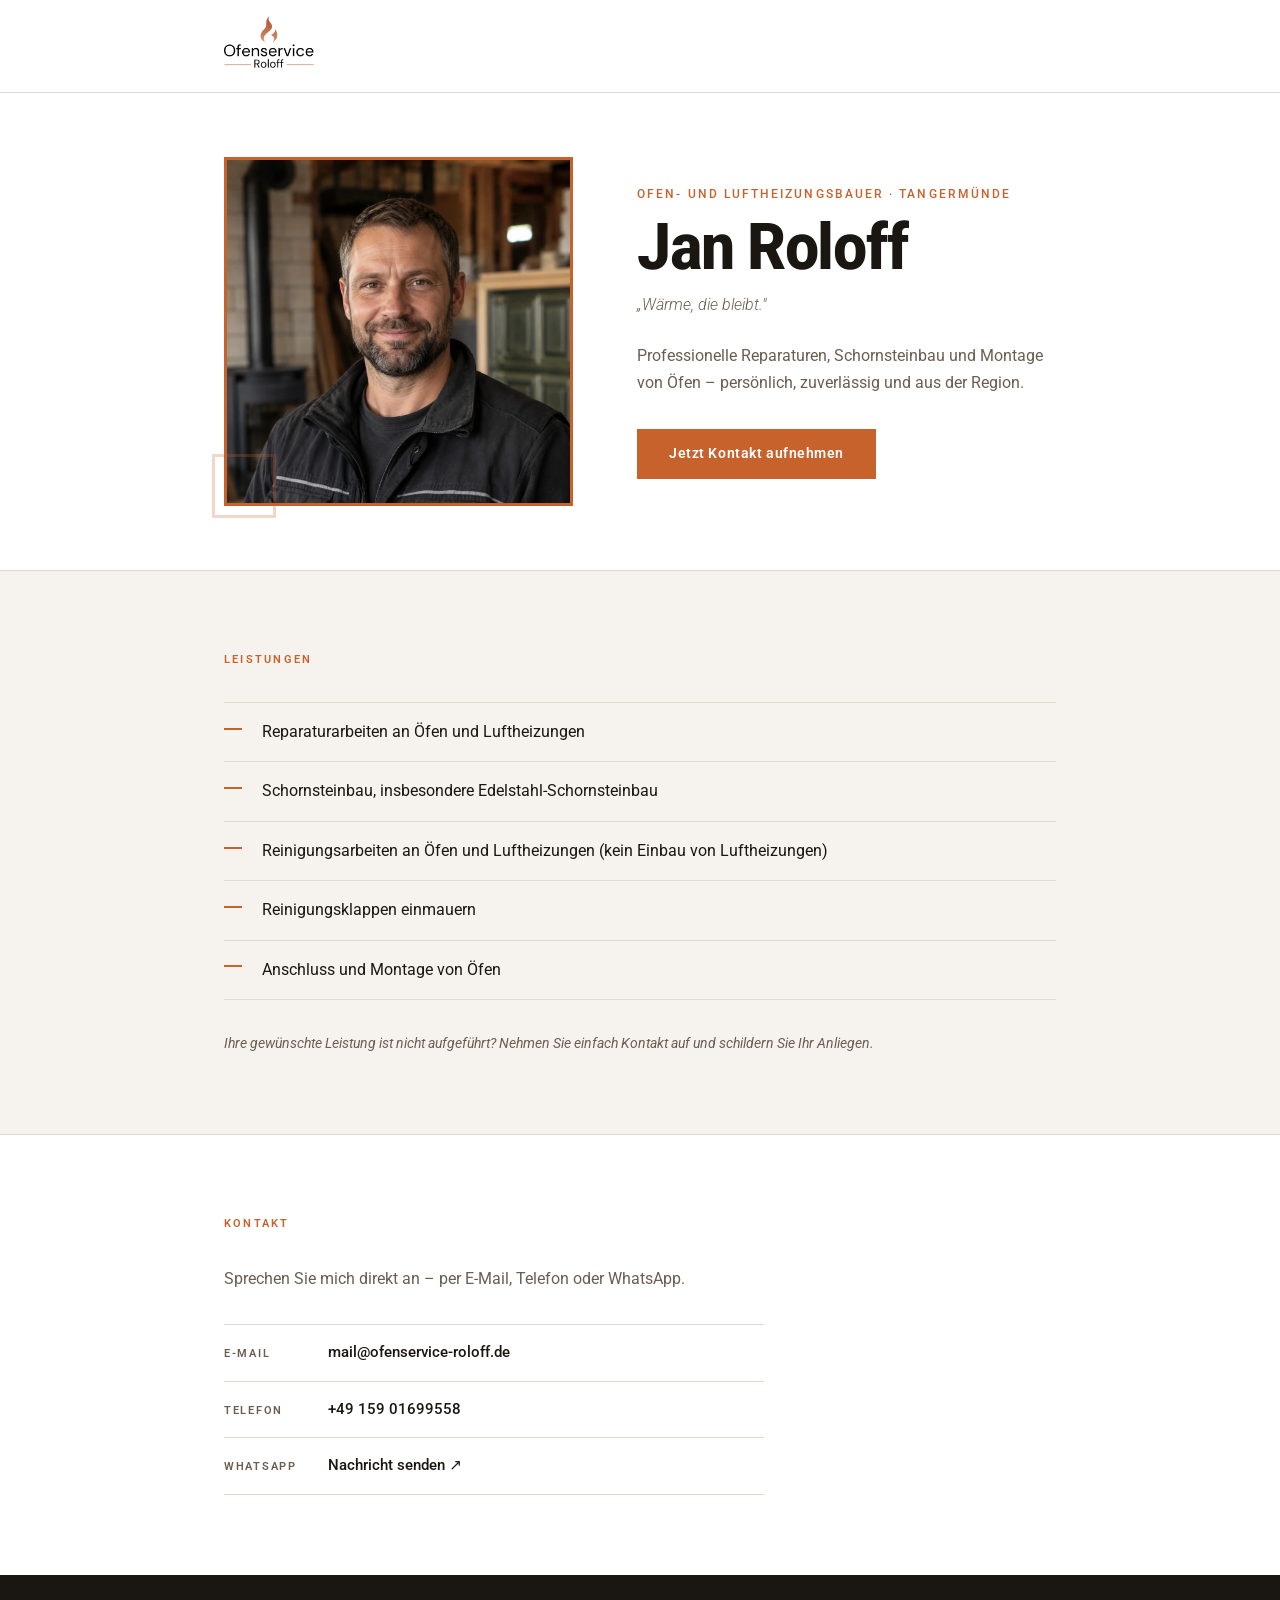
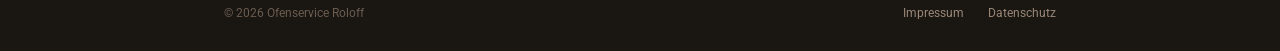
==== index.html @ b126366f "feat: replace JPEG images with WEBP format for improved performance" ====
<!DOCTYPE html>
<html lang="de">
<head>
  <meta charset="UTF-8">
  <meta name="viewport" content="width=device-width, initial-scale=1.0">
  <title>Ofenservice Roloff – Ofen- und Luftheizungsbauer in Tangermünde</title>
  <meta name="description" content="Ofenservice Roloff in Tangermünde: Reparaturen, Edelstahl-Schornsteinbau, Reinigungsarbeiten, Anschluss und Montage von Öfen. Jetzt Kontakt aufnehmen.">
  <meta name="robots" content="index, follow">
  <link rel="canonical" href="https://ofenservice-roloff.de/">

  <!-- Open Graph / Social Media -->
  <meta property="og:type" content="website">
  <meta property="og:url" content="https://ofenservice-roloff.de/">
  <meta property="og:title" content="Ofenservice Roloff – Ofen- und Luftheizungsbauer in Tangermünde">
  <meta property="og:description" content="Ofenservice Roloff in Tangermünde: Reparaturen, Edelstahl-Schornsteinbau, Reinigungsarbeiten, Anschluss und Montage von Öfen.">
  <meta property="og:locale" content="de_DE">
  <meta property="og:image" content="https://ofenservice-roloff.de/portrait.webp">
  <meta name="twitter:card" content="summary">
  <meta name="twitter:title" content="Ofenservice Roloff – Ofen- und Luftheizungsbauer in Tangermünde">
  <meta name="twitter:description" content="Reparaturen, Edelstahl-Schornsteinbau, Reinigungsarbeiten, Anschluss und Montage von Öfen in Tangermünde.">

  <link rel="stylesheet" href="style.css">

  <!-- Schema.org structured data (LocalBusiness) -->
  <script type="application/ld+json">
  {
    "@context": "https://schema.org",
    "@type": "LocalBusiness",
    "name": "Ofenservice Roloff",
    "description": "Reparaturarbeiten an Öfen und Luftheizungen, Edelstahl-Schornsteinbau, Reinigungsarbeiten, Reinigungsklappen einmauern sowie Anschluss und Montage von Öfen in Tangermünde.",
    "url": "https://ofenservice-roloff.de/",
    "email": "mail@ofenservice-roloff.de",
    "image": "https://ofenservice-roloff.de/portrait.webp",
    "address": {
      "@type": "PostalAddress",
      "streetAddress": "Goethestr. 50",
      "addressLocality": "Tangermünde",
      "postalCode": "39590",
      "addressCountry": "DE"
    },
    "geo": {
      "@type": "GeoCoordinates",
      "latitude": "52.5433",
      "longitude": "11.9726"
    },
    "areaServed": {
      "@type": "AdministrativeArea",
      "name": "Sachsen-Anhalt"
    },
    "hasOfferCatalog": {
      "@type": "OfferCatalog",
      "name": "Leistungen",
      "itemListElement": [
        {"@type": "Offer", "itemOffered": {"@type": "Service", "name": "Reparaturarbeiten an Öfen und Luftheizungen"}},
        {"@type": "Offer", "itemOffered": {"@type": "Service", "name": "Edelstahl-Schornsteinbau"}},
        {"@type": "Offer", "itemOffered": {"@type": "Service", "name": "Reinigungsarbeiten"}},
        {"@type": "Offer", "itemOffered": {"@type": "Service", "name": "Reinigungsklappen einmauern"}},
        {"@type": "Offer", "itemOffered": {"@type": "Service", "name": "Anschluss und Montage von Öfen"}}
      ]
    }
  }
  </script>
</head>
<body>

  <header>
    <div class="container">
      <a href="/" class="logo-link" aria-label="Ofenservice Roloff – Startseite">
        <img src="logo.webp" alt="Ofenservice Roloff" class="site-logo">
      </a>
    </div>
  </header>

  <main>

    <section id="hero" aria-label="Willkommen">
      <div class="container">
        <div class="hero-grid">

          <div class="hero-portrait-col">
            <img
              src="portrait.webp"
              alt="Jan Roloff, Inhaber von Ofenservice Roloff"
              class="hero-portrait"
              fetchpriority="high"
            >
          </div>

          <div class="hero-content-col">
            <span class="eyebrow">Ofen- und Luftheizungsbauer · Tangermünde</span>
            <h1>Jan Roloff</h1>
            <p class="tagline">„Wärme, die bleibt."</p>
            <p class="hero-desc">Professionelle Reparaturen, Schornsteinbau und Montage von Öfen – persönlich, zuverlässig und aus der Region.</p>
            <a href="#kontakt" class="btn-primary">Jetzt Kontakt aufnehmen</a>
          </div>

        </div>
      </div>
    </section>

    <section id="leistungen" aria-labelledby="leistungen-heading">
      <div class="container">
        <h2 class="section-label" id="leistungen-heading">Leistungen</h2>
        <ul class="service-list" role="list">
          <li>Reparaturarbeiten an Öfen und Luftheizungen</li>
          <li>Schornsteinbau, insbesondere Edelstahl-Schornsteinbau</li>
          <li>Reinigungsarbeiten an Öfen und Luftheizungen (kein Einbau von Luftheizungen)</li>
          <li>Reinigungsklappen einmauern</li>
          <li>Anschluss und Montage von Öfen</li>
        </ul>
        <p class="service-note">Ihre gewünschte Leistung ist nicht aufgeführt? Nehmen Sie einfach Kontakt auf und schildern Sie Ihr Anliegen.</p>
      </div>
    </section>

    <section id="kontakt" aria-labelledby="kontakt-heading">
      <div class="container">
        <h2 class="section-label" id="kontakt-heading">Kontakt</h2>
        <p class="kontakt-intro">Sprechen Sie mich direkt an – per E-Mail, Telefon oder WhatsApp.</p>
        <div class="kontakt-channels">
          <a href="mailto:mail@ofenservice-roloff.de" class="kontakt-row kontakt-row--link">
            <span class="kontakt-type">E-Mail</span>
            <span class="kontakt-val">mail@ofenservice-roloff.de</span>
          </a>
          <a href="tel:+4915901699558" class="kontakt-row kontakt-row--link">
            <span class="kontakt-type">Telefon</span>
            <span class="kontakt-val">+49 159 01699558</span>
          </a>
          <a href="https://wa.me/4915901699558" class="kontakt-row kontakt-row--link" target="_blank" rel="noopener noreferrer">
            <span class="kontakt-type">WhatsApp</span>
            <span class="kontakt-val">Nachricht senden ↗</span>
          </a>
        </div>
      </div>
    </section>

  </main>

  <footer>
    <div class="container footer-inner">
      <span>&copy; <script>document.write(new Date().getFullYear())</script> Ofenservice Roloff</span>
      <nav aria-label="Rechtliche Links">
        <a href="/impressum.html">Impressum</a>
        <a href="/datenschutz.html">Datenschutz</a>
      </nav>
    </div>
  </footer>

</body>
</html>
---- style.css ----
/* ── Fonts ─────────────────────────────────────────────────── */
@font-face {
  font-family: 'Roboto';
  src: url('fonts/Roboto-VariableFont_wdth,wght.ttf') format('truetype');
  font-weight: 100 900;
  font-style: normal;
  font-display: swap;
}

@font-face {
  font-family: 'Roboto';
  src: url('fonts/Roboto-Italic-VariableFont_wdth,wght.ttf') format('truetype');
  font-weight: 100 900;
  font-style: italic;
  font-display: swap;
}

/* ── Design Tokens ─────────────────────────────────────────── */
:root {
  --white:    #FFFFFF;
  --bg:       #F6F3EF;
  --copper:   #C8622C;
  --text:     #1A1612;
  --muted:    #6B5D50;
  --border:   #E2DAD0;
  --footer-bg:#1A1612;
}

/* ── Reset ─────────────────────────────────────────────────── */
*, *::before, *::after {
  box-sizing: border-box;
  margin: 0;
  padding: 0;
}

html {
  font-size: 16px;
  scroll-behavior: smooth;
}

body {
  font-family: 'Roboto', system-ui, sans-serif;
  font-variation-settings: 'wght' 400, 'wdth' 100;
  background-color: var(--white);
  color: var(--text);
  line-height: 1.65;
  min-height: 100vh;
  display: flex;
  flex-direction: column;
}

/* ── Layout ─────────────────────────────────────────────────── */
.container {
  max-width: 880px;
  margin: 0 auto;
  padding: 0 1.5rem;
}

main {
  flex: 1;
}

/* ── Header ─────────────────────────────────────────────────── */
header {
  background-color: var(--white);
  border-bottom: 1px solid var(--border);
  padding: 1rem 0;
}

.logo-link {
  display: inline-block;
  line-height: 0;
}

.logo-link:focus {
  outline: 2px solid var(--copper);
  outline-offset: 4px;
}

.site-logo {
  height: 52px;
  width: auto;
}

/* ── Hero ─────────────────────────────────────────────────── */
#hero {
  background-color: var(--white);
  padding: 4rem 0;
}

.hero-grid {
  display: grid;
  grid-template-columns: 5fr 6fr;
  gap: 4rem;
  align-items: center;
}

.hero-portrait-col {
  position: relative;
}

.hero-portrait {
  display: block;
  width: 100%;
  max-width: 380px;
  aspect-ratio: 1;
  object-fit: cover;
  object-position: center top;
  border: 3px solid var(--copper);
}

/* Small copper square offset — signature detail */
.hero-portrait-col::after {
  content: '';
  position: absolute;
  bottom: -12px;
  left: -12px;
  width: 64px;
  height: 64px;
  border: 3px solid var(--copper);
  opacity: 0.25;
  pointer-events: none;
}

.eyebrow {
  display: block;
  font-variation-settings: 'wght' 500, 'wdth' 100;
  font-size: 0.72rem;
  letter-spacing: 0.18em;
  text-transform: uppercase;
  color: var(--copper);
  margin-bottom: 0.75rem;
}

h1 {
  font-family: 'Roboto', sans-serif;
  font-variation-settings: 'wght' 800, 'wdth' 90;
  font-size: clamp(2.5rem, 6vw, 4rem);
  line-height: 1.0;
  letter-spacing: -0.02em;
  color: var(--text);
  margin-bottom: 0.75rem;
}

.tagline {
  font-variation-settings: 'wght' 300, 'wdth' 100;
  font-style: italic;
  font-size: 1rem;
  color: var(--muted);
  margin-bottom: 1.5rem;
}

.hero-desc {
  font-variation-settings: 'wght' 400, 'wdth' 100;
  font-size: 1rem;
  color: var(--muted);
  line-height: 1.7;
  margin-bottom: 2rem;
  max-width: 420px;
}

/* ── Button ─────────────────────────────────────────────────── */
.btn-primary {
  display: inline-block;
  background: var(--copper);
  color: #fff;
  text-decoration: none;
  padding: 0.85rem 2rem;
  font-variation-settings: 'wght' 600, 'wdth' 100;
  font-size: 0.88rem;
  letter-spacing: 0.04em;
  border: none;
  transition: background 0.15s ease, transform 0.1s ease;
}

.btn-primary:hover,
.btn-primary:focus {
  background: #ad5226;
  color: #fff;
  transform: translateY(-1px);
  outline: 2px solid var(--copper);
  outline-offset: 3px;
  text-decoration: none;
}

/* ── Section label (h2 styled as small label) ────────────────── */
.section-label {
  display: block;
  font-family: 'Roboto', sans-serif;
  font-variation-settings: 'wght' 600, 'wdth' 100;
  font-size: 0.7rem;
  letter-spacing: 0.2em;
  text-transform: uppercase;
  color: var(--copper);
  margin-bottom: 2rem;
}

/* ── Services ─────────────────────────────────────────────── */
#leistungen {
  background-color: var(--bg);
  padding: 5rem 0;
  border-top: 1px solid var(--border);
  border-bottom: 1px solid var(--border);
}

.service-list {
  list-style: none;
  margin-bottom: 2rem;
}

.service-list li {
  display: flex;
  align-items: flex-start;
  gap: 1.25rem;
  padding: 1rem 0;
  border-bottom: 1px solid var(--border);
  font-variation-settings: 'wght' 400, 'wdth' 100;
  font-size: 1rem;
  color: var(--text);
}

.service-list li:first-child {
  border-top: 1px solid var(--border);
}

.service-list li::before {
  content: '';
  flex-shrink: 0;
  width: 18px;
  height: 2px;
  background: var(--copper);
  margin-top: 0.55rem;
}

.service-note {
  font-variation-settings: 'wght' 400, 'wdth' 100;
  font-size: 0.88rem;
  font-style: italic;
  color: var(--muted);
  line-height: 1.6;
}

/* ── Contact ─────────────────────────────────────────────── */
#kontakt {
  background-color: var(--white);
  padding: 5rem 0;
}

.kontakt-intro {
  font-variation-settings: 'wght' 400, 'wdth' 100;
  font-size: 1rem;
  color: var(--muted);
  margin-bottom: 2rem;
}

.kontakt-channels {
  max-width: 540px;
}

.kontakt-row {
  display: flex;
  align-items: baseline;
  gap: 1.5rem;
  padding: 0.95rem 0;
  border-bottom: 1px solid var(--border);
  text-decoration: none;
  color: inherit;
}

.kontakt-row:first-child {
  border-top: 1px solid var(--border);
}

.kontakt-row--link:hover .kontakt-val,
.kontakt-row--link:focus .kontakt-val {
  color: var(--copper);
}

.kontakt-row--link:focus {
  outline: 2px solid var(--copper);
  outline-offset: 2px;
}

.kontakt-type {
  flex: 0 0 80px;
  font-variation-settings: 'wght' 600, 'wdth' 100;
  font-size: 0.68rem;
  letter-spacing: 0.16em;
  text-transform: uppercase;
  color: var(--muted);
}

.kontakt-val {
  font-variation-settings: 'wght' 500, 'wdth' 100;
  font-size: 0.95rem;
  color: var(--text);
  transition: color 0.12s;
  word-break: break-all;
}

.kontakt-pending {
  font-variation-settings: 'wght' 400, 'wdth' 100;
  font-style: italic;
  color: var(--muted);
}

/* ── Footer ─────────────────────────────────────────────────── */
footer {
  background-color: var(--footer-bg);
  padding: 1.75rem 0;
}

.footer-inner {
  display: flex;
  justify-content: space-between;
  align-items: center;
  flex-wrap: wrap;
  gap: 0.5rem 2rem;
  font-variation-settings: 'wght' 400, 'wdth' 100;
  font-size: 0.78rem;
  color: #6B5D50;
}

.footer-inner nav {
  display: flex;
  gap: 1.5rem;
}

footer a {
  color: #9A8878;
  text-decoration: none;
  transition: color 0.12s;
}

footer a:hover,
footer a:focus {
  color: #FEFDF9;
  outline: 1px solid #6B5D50;
  outline-offset: 2px;
}

/* ── Subpages (Impressum, Datenschutz) ───────────────────────── */
.page-content {
  padding: 4rem 0 5rem;
  max-width: 760px;
}

.page-content h1 {
  font-variation-settings: 'wght' 800, 'wdth' 90;
  font-size: clamp(2rem, 5vw, 3rem);
  line-height: 1.1;
  color: var(--text);
  margin-bottom: 2.5rem;
  padding-bottom: 1.25rem;
  border-bottom: 2px solid var(--copper);
}

.page-content h2 {
  font-variation-settings: 'wght' 700, 'wdth' 90;
  font-size: 1.1rem;
  color: var(--text);
  margin-top: 2.5rem;
  margin-bottom: 0.75rem;
  letter-spacing: 0;
  text-transform: none;
}

.page-content h3 {
  font-variation-settings: 'wght' 600, 'wdth' 100;
  font-size: 1rem;
  color: var(--text);
  margin-top: 1.5rem;
  margin-bottom: 0.5rem;
}

.page-content h4 {
  font-variation-settings: 'wght' 600, 'wdth' 100;
  font-size: 0.9rem;
  color: var(--muted);
  margin-top: 1.25rem;
  margin-bottom: 0.35rem;
}

.page-content p {
  font-size: 0.93rem;
  line-height: 1.75;
  margin-bottom: 0.85rem;
  color: var(--muted);
}

.page-content ul {
  margin: 0.5rem 0 1rem 1.25rem;
}

.page-content li {
  font-size: 0.93rem;
  line-height: 1.7;
  margin-bottom: 0.35rem;
  color: var(--muted);
}

.page-content a {
  color: var(--copper);
  text-decoration: underline;
}

.page-content a:hover,
.page-content a:focus {
  color: #ad5226;
  outline: 1px solid var(--copper);
  outline-offset: 2px;
}

/* ── Responsive ─────────────────────────────────────────────── */
@media (max-width: 680px) {
  .hero-grid {
    grid-template-columns: 1fr;
    gap: 2rem;
  }

  .hero-portrait {
    max-width: 100%;
    aspect-ratio: 4 / 3;
  }

  .hero-portrait-col::after {
    display: none;
  }

  h1 {
    font-size: clamp(2.25rem, 10vw, 3rem);
  }

  .footer-inner {
    flex-direction: column;
    text-align: center;
  }

  .footer-inner nav {
    gap: 1.25rem;
  }
}

/* ── Placeholder text ────────────────────────────────────────── */
.placeholder {
  color: var(--muted);
  font-style: italic;
}

/* ── Reduced motion ─────────────────────────────────────────── */
@media (prefers-reduced-motion: reduce) {
  html { scroll-behavior: auto; }
  .btn-primary { transition: none; }
}
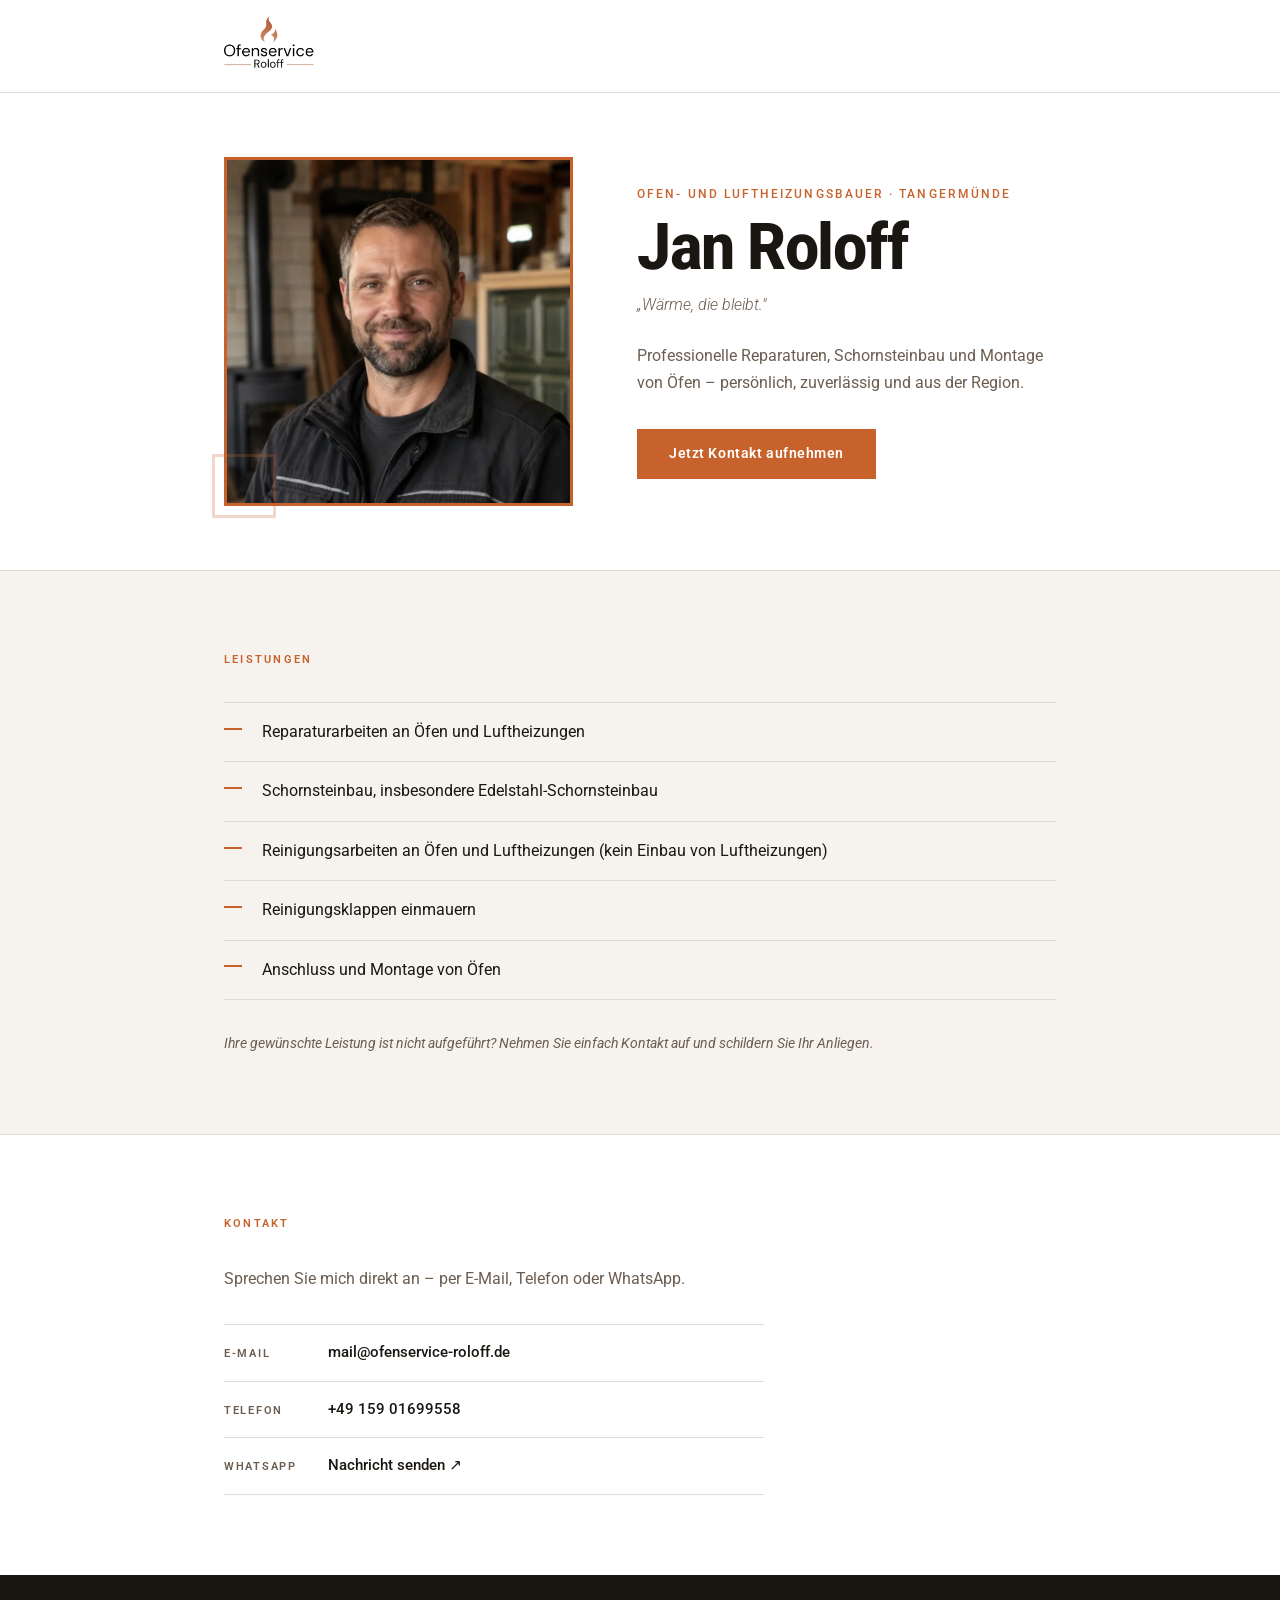
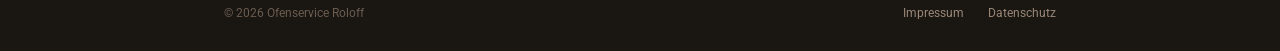
==== commit 66f9953a: "feat: enhance SEO and accessibility with updated meta tags and structured data" ====
--- a/index.html
+++ b/index.html
@@ -5,36 +5,69 @@
   <meta name="viewport" content="width=device-width, initial-scale=1.0">
   <title>Ofenservice Roloff – Ofen- und Luftheizungsbauer in Tangermünde</title>
   <meta name="description" content="Ofenservice Roloff in Tangermünde: Reparaturen, Edelstahl-Schornsteinbau, Reinigungsarbeiten, Anschluss und Montage von Öfen. Jetzt Kontakt aufnehmen.">
+  <meta name="keywords" content="Ofenservice, Ofenbauer, Luftheizungsbauer, Schornsteinbau, Edelstahlschornstein, Ofenreparatur, Tangermünde, Altmark, Sachsen-Anhalt">
+  <meta name="author" content="Jan Roloff">
   <meta name="robots" content="index, follow">
+  <meta name="theme-color" content="#C8622C">
+  <meta name="geo.region" content="DE-ST">
+  <meta name="geo.placename" content="Tangermünde">
+  <meta name="geo.position" content="52.5433;11.9726">
+  <meta name="ICBM" content="52.5433, 11.9726">
   <link rel="canonical" href="https://ofenservice-roloff.de/">
 
   <!-- Open Graph / Social Media -->
   <meta property="og:type" content="website">
+  <meta property="og:site_name" content="Ofenservice Roloff">
   <meta property="og:url" content="https://ofenservice-roloff.de/">
   <meta property="og:title" content="Ofenservice Roloff – Ofen- und Luftheizungsbauer in Tangermünde">
   <meta property="og:description" content="Ofenservice Roloff in Tangermünde: Reparaturen, Edelstahl-Schornsteinbau, Reinigungsarbeiten, Anschluss und Montage von Öfen.">
   <meta property="og:locale" content="de_DE">
   <meta property="og:image" content="https://ofenservice-roloff.de/portrait.webp">
+  <meta property="og:image:type" content="image/webp">
+  <meta property="og:image:width" content="1122">
+  <meta property="og:image:height" content="1402">
+  <meta property="og:image:alt" content="Jan Roloff, Inhaber von Ofenservice Roloff">
   <meta name="twitter:card" content="summary">
   <meta name="twitter:title" content="Ofenservice Roloff – Ofen- und Luftheizungsbauer in Tangermünde">
   <meta name="twitter:description" content="Reparaturen, Edelstahl-Schornsteinbau, Reinigungsarbeiten, Anschluss und Montage von Öfen in Tangermünde.">
+  <meta name="twitter:image" content="https://ofenservice-roloff.de/portrait.webp">
+  <meta name="twitter:image:alt" content="Jan Roloff, Inhaber von Ofenservice Roloff">
 
+  <link rel="preload" href="fonts/Roboto-VariableFont_wdth,wght.woff2" as="font" type="font/woff2" crossorigin>
+  <link rel="preload" href="portrait.webp" as="image" imagesrcset="portrait-760.webp 760w, portrait.webp 1122w" imagesizes="(max-width: 680px) 100vw, 380px">
   <link rel="stylesheet" href="style.css">
 
   <!-- Schema.org structured data (LocalBusiness) -->
   <script type="application/ld+json">
   {
     "@context": "https://schema.org",
-    "@type": "LocalBusiness",
+    "@type": "HomeAndConstructionBusiness",
+    "@id": "https://ofenservice-roloff.de/#business",
     "name": "Ofenservice Roloff",
+    "legalName": "Ofenservice Roloff – Jan Roloff",
     "description": "Reparaturarbeiten an Öfen und Luftheizungen, Edelstahl-Schornsteinbau, Reinigungsarbeiten, Reinigungsklappen einmauern sowie Anschluss und Montage von Öfen in Tangermünde.",
     "url": "https://ofenservice-roloff.de/",
     "email": "mail@ofenservice-roloff.de",
+    "telephone": "+4915901699558",
     "image": "https://ofenservice-roloff.de/portrait.webp",
+    "logo": "https://ofenservice-roloff.de/logo.webp",
+    "founder": {
+      "@type": "Person",
+      "name": "Jan Roloff",
+      "jobTitle": "Ofen- und Luftheizungsbauer"
+    },
+    "knowsAbout": [
+      "Ofenbau",
+      "Edelstahl-Schornsteinbau",
+      "Ofenreparatur",
+      "Luftheizungen",
+      "Anschluss und Montage von Öfen"
+    ],
     "address": {
       "@type": "PostalAddress",
       "streetAddress": "Goethestr. 50",
       "addressLocality": "Tangermünde",
+      "addressRegion": "Sachsen-Anhalt",
       "postalCode": "39590",
       "addressCountry": "DE"
     },
@@ -43,10 +76,12 @@
       "latitude": "52.5433",
       "longitude": "11.9726"
     },
-    "areaServed": {
-      "@type": "AdministrativeArea",
-      "name": "Sachsen-Anhalt"
-    },
+    "areaServed": [
+      {"@type": "City", "name": "Tangermünde"},
+      {"@type": "AdministrativeArea", "name": "Landkreis Stendal"},
+      {"@type": "AdministrativeArea", "name": "Altmark"},
+      {"@type": "AdministrativeArea", "name": "Sachsen-Anhalt"}
+    ],
     "hasOfferCatalog": {
       "@type": "OfferCatalog",
       "name": "Leistungen",
@@ -66,7 +101,7 @@
   <header>
     <div class="container">
       <a href="/" class="logo-link" aria-label="Ofenservice Roloff – Startseite">
-        <img src="logo.webp" alt="Ofenservice Roloff" class="site-logo">
+        <img src="logo.webp" alt="Ofenservice Roloff" class="site-logo" width="652" height="378">
       </a>
     </div>
   </header>
@@ -80,6 +115,8 @@
           <div class="hero-portrait-col">
             <img
               src="portrait.webp"
+              srcset="portrait-760.webp 760w, portrait.webp 1122w"
+              sizes="(max-width: 680px) 100vw, 380px"
               alt="Jan Roloff, Inhaber von Ofenservice Roloff"
               class="hero-portrait"
               fetchpriority="high"
@@ -116,7 +153,7 @@
       <div class="container">
         <h2 class="section-label" id="kontakt-heading">Kontakt</h2>
         <p class="kontakt-intro">Sprechen Sie mich direkt an – per E-Mail, Telefon oder WhatsApp.</p>
-        <div class="kontakt-channels">
+        <address class="kontakt-channels">
           <a href="mailto:mail@ofenservice-roloff.de" class="kontakt-row kontakt-row--link">
             <span class="kontakt-type">E-Mail</span>
             <span class="kontakt-val">mail@ofenservice-roloff.de</span>
@@ -129,7 +166,7 @@
             <span class="kontakt-type">WhatsApp</span>
             <span class="kontakt-val">Nachricht senden ↗</span>
           </a>
-        </div>
+        </address>
       </div>
     </section>
 
--- a/style.css
+++ b/style.css
@@ -1,7 +1,8 @@
 /* ── Fonts ─────────────────────────────────────────────────── */
 @font-face {
   font-family: 'Roboto';
-  src: url('fonts/Roboto-VariableFont_wdth,wght.ttf') format('truetype');
+  src: url('fonts/Roboto-VariableFont_wdth,wght.woff2') format('woff2'),
+       url('fonts/Roboto-VariableFont_wdth,wght.ttf') format('truetype');
   font-weight: 100 900;
   font-style: normal;
   font-display: swap;
@@ -9,7 +10,8 @@
 
 @font-face {
   font-family: 'Roboto';
-  src: url('fonts/Roboto-Italic-VariableFont_wdth,wght.ttf') format('truetype');
+  src: url('fonts/Roboto-Italic-VariableFont_wdth,wght.woff2') format('woff2'),
+       url('fonts/Roboto-Italic-VariableFont_wdth,wght.ttf') format('truetype');
   font-weight: 100 900;
   font-style: italic;
   font-display: swap;
@@ -255,6 +257,7 @@
 
 .kontakt-channels {
   max-width: 540px;
+  font-style: normal;
 }
 
 .kontakt-row {
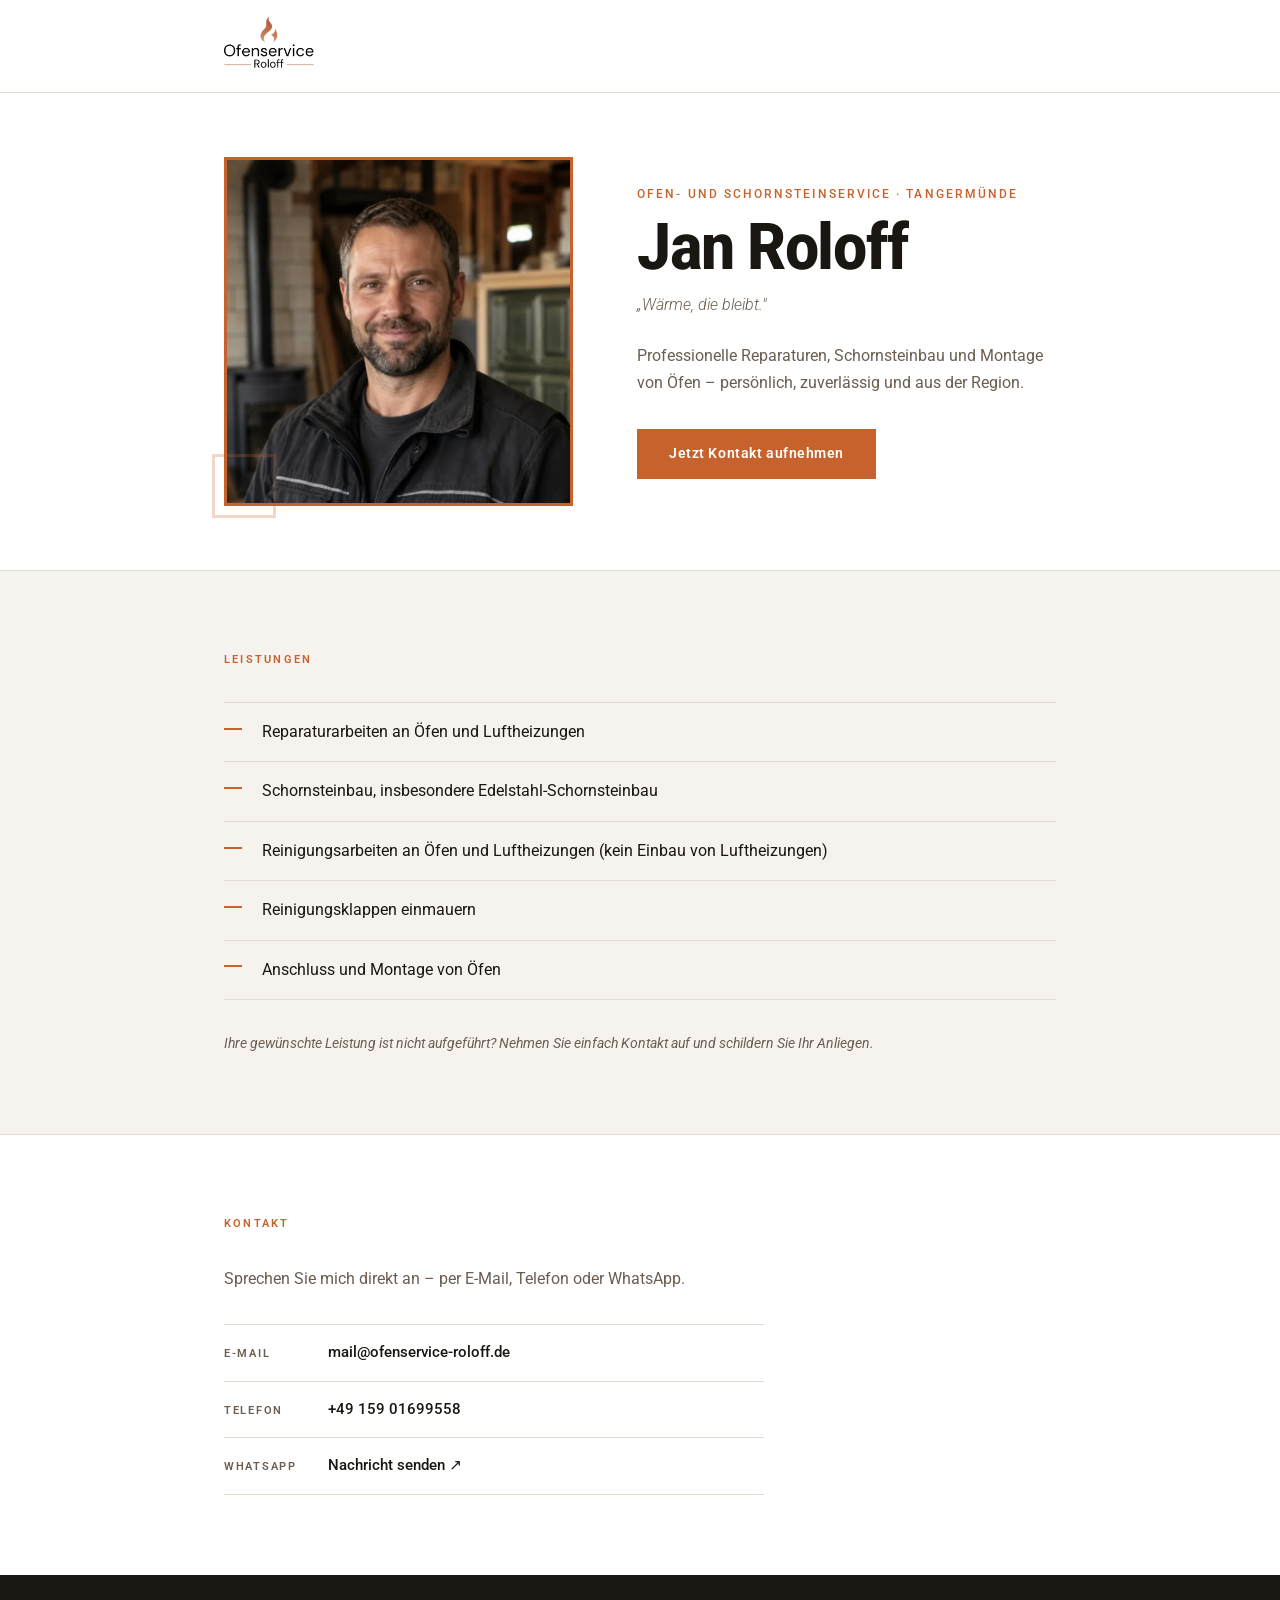
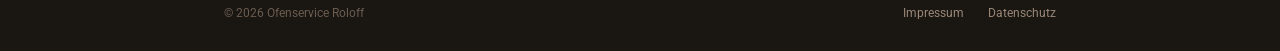
==== commit de37bc31: "feat: update page titles and meta tags for improved SEO and branding" ====
--- a/index.html
+++ b/index.html
@@ -3,9 +3,16 @@
 <head>
   <meta charset="UTF-8">
   <meta name="viewport" content="width=device-width, initial-scale=1.0">
-  <title>Ofenservice Roloff – Ofen- und Luftheizungsbauer in Tangermünde</title>
+
+  <!-- Favicons -->
+  <link rel="icon" href="/favicon.ico" sizes="any">
+  <link rel="icon" type="image/png" sizes="32x32" href="/favicon-32x32.png">
+  <link rel="icon" type="image/png" sizes="16x16" href="/favicon-16x16.png">
+  <link rel="icon" type="image/webp" href="/favicon.webp">
+  <link rel="apple-touch-icon" sizes="180x180" href="/apple-touch-icon.png">
+  <title>Ofenservice Roloff – Ofen- und Schornsteinservice in Tangermünde</title>
   <meta name="description" content="Ofenservice Roloff in Tangermünde: Reparaturen, Edelstahl-Schornsteinbau, Reinigungsarbeiten, Anschluss und Montage von Öfen. Jetzt Kontakt aufnehmen.">
-  <meta name="keywords" content="Ofenservice, Ofenbauer, Luftheizungsbauer, Schornsteinbau, Edelstahlschornstein, Ofenreparatur, Tangermünde, Altmark, Sachsen-Anhalt">
+  <meta name="keywords" content="Ofenservice, Ofenbauer, Schornsteinbau, Edelstahlschornstein, Ofenreparatur, Luftheizungsreparatur, Luftheizungsreinigung, Tangermünde, Altmark, Sachsen-Anhalt">
   <meta name="author" content="Jan Roloff">
   <meta name="robots" content="index, follow">
   <meta name="theme-color" content="#C8622C">
@@ -19,7 +26,7 @@
   <meta property="og:type" content="website">
   <meta property="og:site_name" content="Ofenservice Roloff">
   <meta property="og:url" content="https://ofenservice-roloff.de/">
-  <meta property="og:title" content="Ofenservice Roloff – Ofen- und Luftheizungsbauer in Tangermünde">
+  <meta property="og:title" content="Ofenservice Roloff – Ofen- und Schornsteinservice in Tangermünde">
   <meta property="og:description" content="Ofenservice Roloff in Tangermünde: Reparaturen, Edelstahl-Schornsteinbau, Reinigungsarbeiten, Anschluss und Montage von Öfen.">
   <meta property="og:locale" content="de_DE">
   <meta property="og:image" content="https://ofenservice-roloff.de/portrait.webp">
@@ -28,7 +35,7 @@
   <meta property="og:image:height" content="1402">
   <meta property="og:image:alt" content="Jan Roloff, Inhaber von Ofenservice Roloff">
   <meta name="twitter:card" content="summary">
-  <meta name="twitter:title" content="Ofenservice Roloff – Ofen- und Luftheizungsbauer in Tangermünde">
+  <meta name="twitter:title" content="Ofenservice Roloff – Ofen- und Schornsteinservice in Tangermünde">
   <meta name="twitter:description" content="Reparaturen, Edelstahl-Schornsteinbau, Reinigungsarbeiten, Anschluss und Montage von Öfen in Tangermünde.">
   <meta name="twitter:image" content="https://ofenservice-roloff.de/portrait.webp">
   <meta name="twitter:image:alt" content="Jan Roloff, Inhaber von Ofenservice Roloff">
@@ -45,7 +52,7 @@
     "@id": "https://ofenservice-roloff.de/#business",
     "name": "Ofenservice Roloff",
     "legalName": "Ofenservice Roloff – Jan Roloff",
-    "description": "Reparaturarbeiten an Öfen und Luftheizungen, Edelstahl-Schornsteinbau, Reinigungsarbeiten, Reinigungsklappen einmauern sowie Anschluss und Montage von Öfen in Tangermünde.",
+    "description": "Ofen- und Schornsteinservice in Tangermünde: Ofenreparatur, Edelstahl-Schornsteinbau, Reinigungsarbeiten, Reinigungsklappen einmauern, Anschluss und Montage von Öfen sowie Reinigung und Reparatur von Luftheizungen.",
     "url": "https://ofenservice-roloff.de/",
     "email": "mail@ofenservice-roloff.de",
     "telephone": "+4915901699558",
@@ -54,13 +61,13 @@
     "founder": {
       "@type": "Person",
       "name": "Jan Roloff",
-      "jobTitle": "Ofen- und Luftheizungsbauer"
+      "jobTitle": "Ofenbauer und Schornsteintechniker"
     },
     "knowsAbout": [
       "Ofenbau",
       "Edelstahl-Schornsteinbau",
       "Ofenreparatur",
-      "Luftheizungen",
+      "Reinigung und Reparatur von Luftheizungen",
       "Anschluss und Montage von Öfen"
     ],
     "address": {
@@ -124,7 +131,7 @@
           </div>
 
           <div class="hero-content-col">
-            <span class="eyebrow">Ofen- und Luftheizungsbauer · Tangermünde</span>
+            <span class="eyebrow">Ofen- und Schornsteinservice · Tangermünde</span>
             <h1>Jan Roloff</h1>
             <p class="tagline">„Wärme, die bleibt."</p>
             <p class="hero-desc">Professionelle Reparaturen, Schornsteinbau und Montage von Öfen – persönlich, zuverlässig und aus der Region.</p>
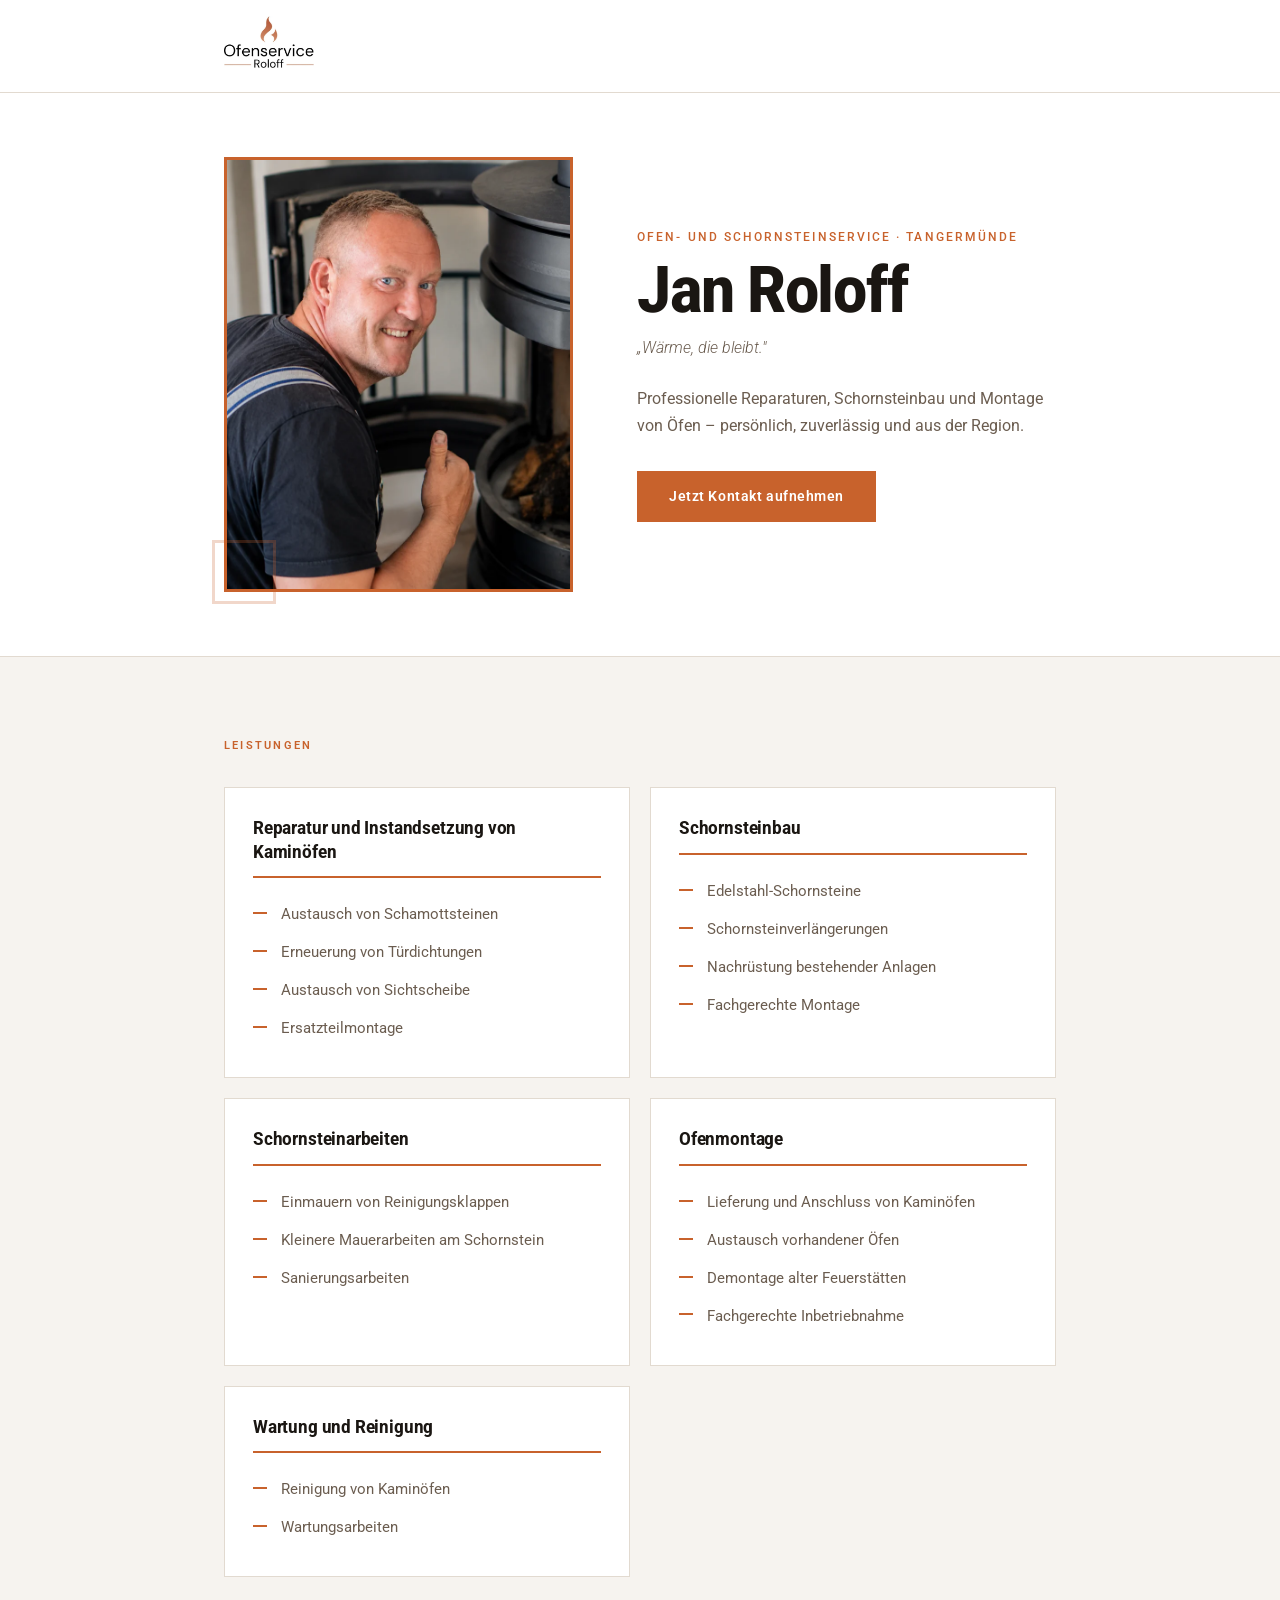
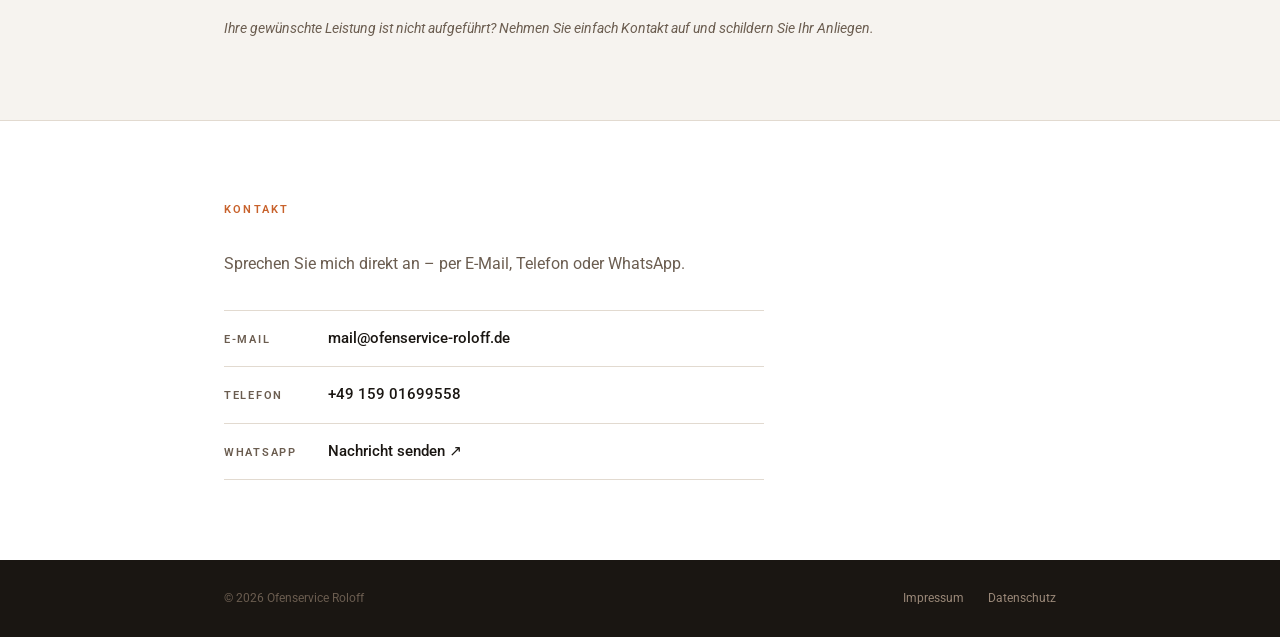
==== commit 1c773f38: "feat: restructure services section for better organization and styling" ====
--- a/index.html
+++ b/index.html
@@ -93,11 +93,11 @@
       "@type": "OfferCatalog",
       "name": "Leistungen",
       "itemListElement": [
-        {"@type": "Offer", "itemOffered": {"@type": "Service", "name": "Reparaturarbeiten an Öfen und Luftheizungen"}},
-        {"@type": "Offer", "itemOffered": {"@type": "Service", "name": "Edelstahl-Schornsteinbau"}},
-        {"@type": "Offer", "itemOffered": {"@type": "Service", "name": "Reinigungsarbeiten"}},
-        {"@type": "Offer", "itemOffered": {"@type": "Service", "name": "Reinigungsklappen einmauern"}},
-        {"@type": "Offer", "itemOffered": {"@type": "Service", "name": "Anschluss und Montage von Öfen"}}
+        {"@type": "Offer", "itemOffered": {"@type": "Service", "name": "Reparatur und Instandsetzung von Kaminöfen"}},
+        {"@type": "Offer", "itemOffered": {"@type": "Service", "name": "Schornsteinbau"}},
+        {"@type": "Offer", "itemOffered": {"@type": "Service", "name": "Schornsteinarbeiten"}},
+        {"@type": "Offer", "itemOffered": {"@type": "Service", "name": "Ofenmontage"}},
+        {"@type": "Offer", "itemOffered": {"@type": "Service", "name": "Wartung und Reinigung"}}
       ]
     }
   }
@@ -145,13 +145,56 @@
     <section id="leistungen" aria-labelledby="leistungen-heading">
       <div class="container">
         <h2 class="section-label" id="leistungen-heading">Leistungen</h2>
-        <ul class="service-list" role="list">
-          <li>Reparaturarbeiten an Öfen und Luftheizungen</li>
-          <li>Schornsteinbau, insbesondere Edelstahl-Schornsteinbau</li>
-          <li>Reinigungsarbeiten an Öfen und Luftheizungen (kein Einbau von Luftheizungen)</li>
-          <li>Reinigungsklappen einmauern</li>
-          <li>Anschluss und Montage von Öfen</li>
-        </ul>
+        <div class="service-groups">
+
+          <article class="service-group">
+            <h3 class="service-group__title">Reparatur und Instandsetzung von Kaminöfen</h3>
+            <ul role="list">
+              <li>Austausch von Schamottsteinen</li>
+              <li>Erneuerung von Türdichtungen</li>
+              <li>Austausch von Sichtscheibe</li>
+              <li>Ersatzteilmontage</li>
+            </ul>
+          </article>
+
+          <article class="service-group">
+            <h3 class="service-group__title">Schornsteinbau</h3>
+            <ul role="list">
+              <li>Edelstahl-Schornsteine</li>
+              <li>Schornsteinverlängerungen</li>
+              <li>Nachrüstung bestehender Anlagen</li>
+              <li>Fachgerechte Montage</li>
+            </ul>
+          </article>
+
+          <article class="service-group">
+            <h3 class="service-group__title">Schornsteinarbeiten</h3>
+            <ul role="list">
+              <li>Einmauern von Reinigungsklappen</li>
+              <li>Kleinere Mauerarbeiten am Schornstein</li>
+              <li>Sanierungsarbeiten</li>
+            </ul>
+          </article>
+
+          <article class="service-group">
+            <h3 class="service-group__title">Ofenmontage</h3>
+            <ul role="list">
+              <li>Lieferung und Anschluss von Kaminöfen</li>
+              <li>Austausch vorhandener Öfen</li>
+              <li>Demontage alter Feuerstätten</li>
+              <li>Fachgerechte Inbetriebnahme</li>
+            </ul>
+          </article>
+
+          <article class="service-group">
+            <h3 class="service-group__title">Wartung und Reinigung</h3>
+            <ul role="list">
+              <li>Reinigung von Kaminöfen</li>
+              <li>Wartungsarbeiten</li>
+            </ul>
+          </article>
+
+        </div>
         <p class="service-note">Ihre gewünschte Leistung ist nicht aufgeführt? Nehmen Sie einfach Kontakt auf und schildern Sie Ihr Anliegen.</p>
       </div>
     </section>
--- a/style.css
+++ b/style.css
@@ -105,9 +105,6 @@
   display: block;
   width: 100%;
   max-width: 380px;
-  aspect-ratio: 1;
-  object-fit: cover;
-  object-position: center top;
   border: 3px solid var(--copper);
 }
 
@@ -205,33 +202,52 @@
   border-bottom: 1px solid var(--border);
 }
 
-.service-list {
+.service-groups {
+  display: grid;
+  grid-template-columns: repeat(2, 1fr);
+  gap: 1.25rem;
+  margin-bottom: 2.5rem;
+}
+
+.service-group {
+  background-color: var(--white);
+  border: 1px solid var(--border);
+  padding: 1.75rem 1.75rem 1.85rem;
+}
+
+.service-group__title {
+  font-family: 'Roboto', sans-serif;
+  font-variation-settings: 'wght' 700, 'wdth' 90;
+  font-size: 1.12rem;
+  line-height: 1.3;
+  letter-spacing: -0.01em;
+  color: var(--text);
+  margin-bottom: 1.1rem;
+  padding-bottom: 0.85rem;
+  border-bottom: 2px solid var(--copper);
+}
+
+.service-group ul {
   list-style: none;
-  margin-bottom: 2rem;
-}
-
-.service-list li {
+}
+
+.service-group li {
   display: flex;
   align-items: flex-start;
-  gap: 1.25rem;
-  padding: 1rem 0;
-  border-bottom: 1px solid var(--border);
-  font-variation-settings: 'wght' 400, 'wdth' 100;
-  font-size: 1rem;
-  color: var(--text);
-}
-
-.service-list li:first-child {
-  border-top: 1px solid var(--border);
-}
-
-.service-list li::before {
+  gap: 0.85rem;
+  padding: 0.4rem 0;
+  font-variation-settings: 'wght' 400, 'wdth' 100;
+  font-size: 0.95rem;
+  color: var(--muted);
+}
+
+.service-group li::before {
   content: '';
   flex-shrink: 0;
-  width: 18px;
+  width: 14px;
   height: 2px;
   background: var(--copper);
-  margin-top: 0.55rem;
+  margin-top: 0.62rem;
 }
 
 .service-note {
@@ -422,12 +438,16 @@
   }
 
   .hero-portrait {
-    max-width: 100%;
-    aspect-ratio: 4 / 3;
+    max-width: min(75vw, 300px);
+    margin: 0 auto;
   }
 
   .hero-portrait-col::after {
     display: none;
+  }
+
+  .service-groups {
+    grid-template-columns: 1fr;
   }
 
   h1 {
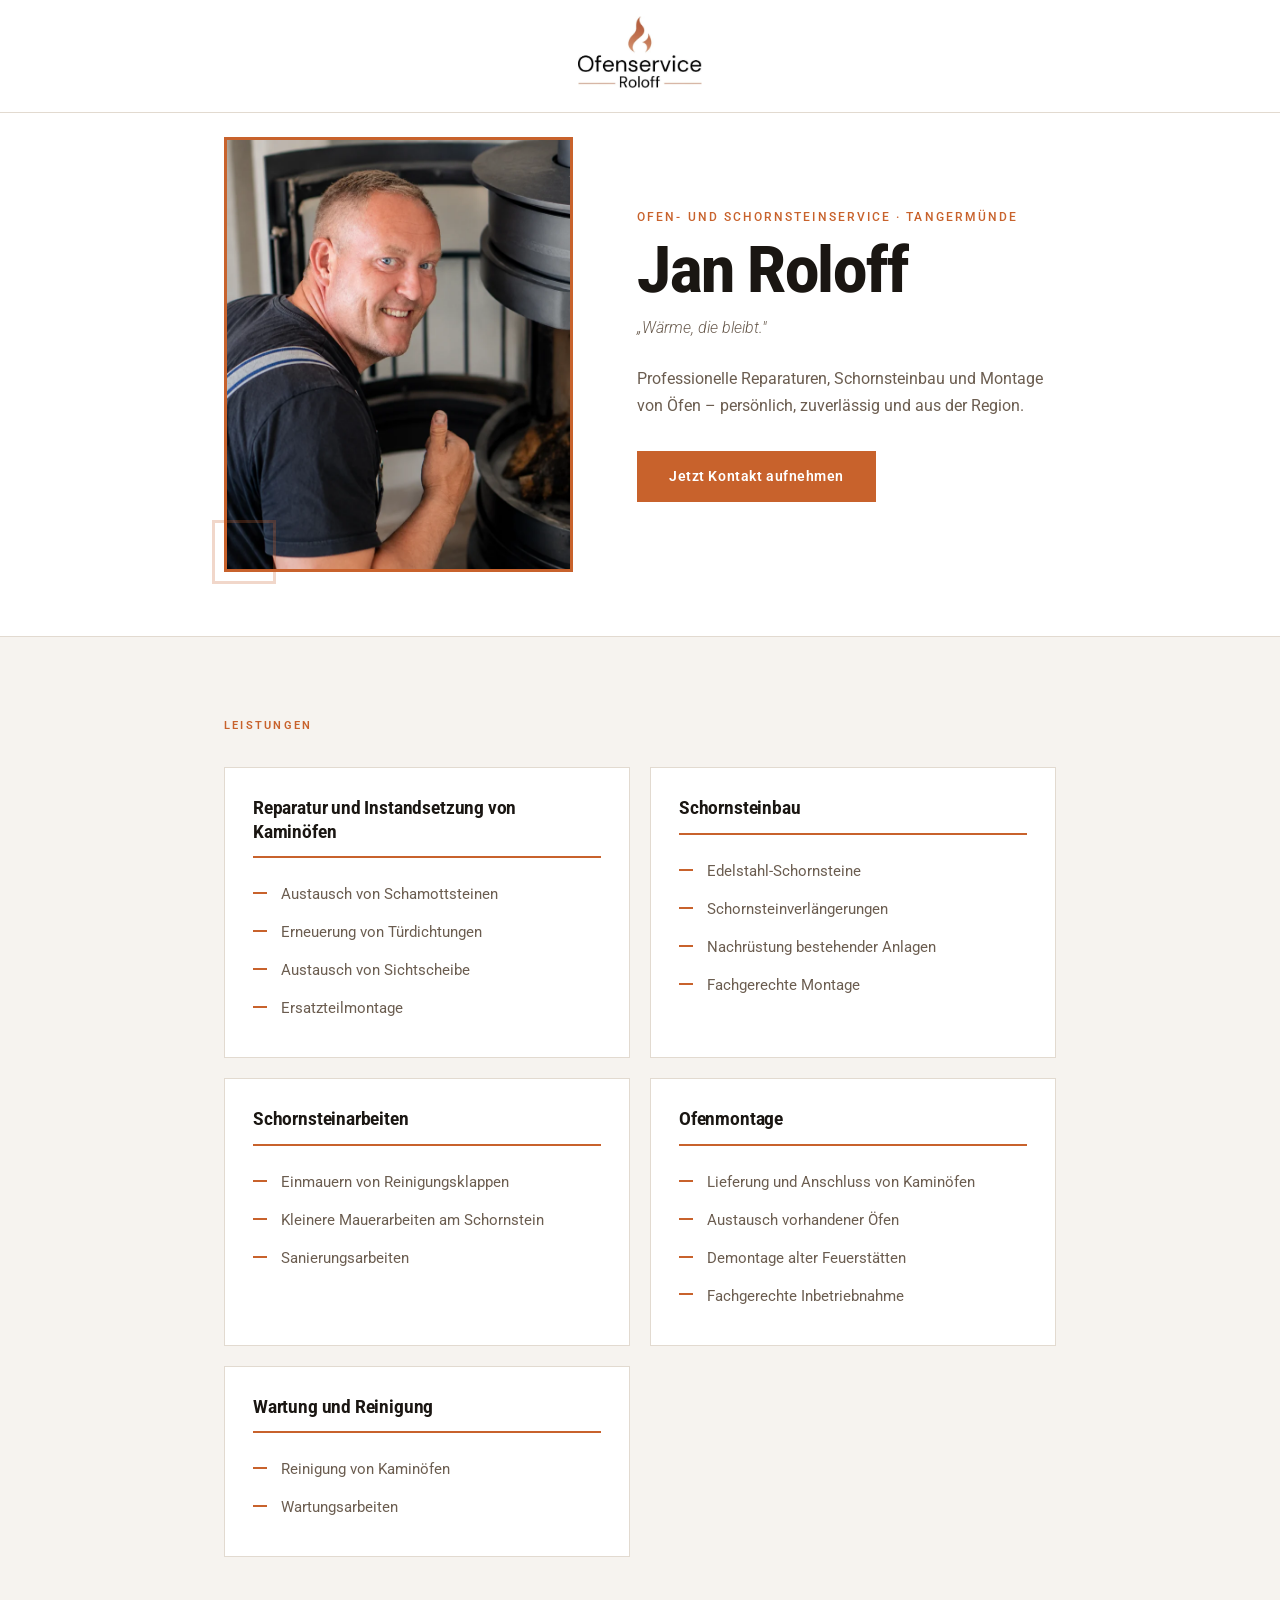
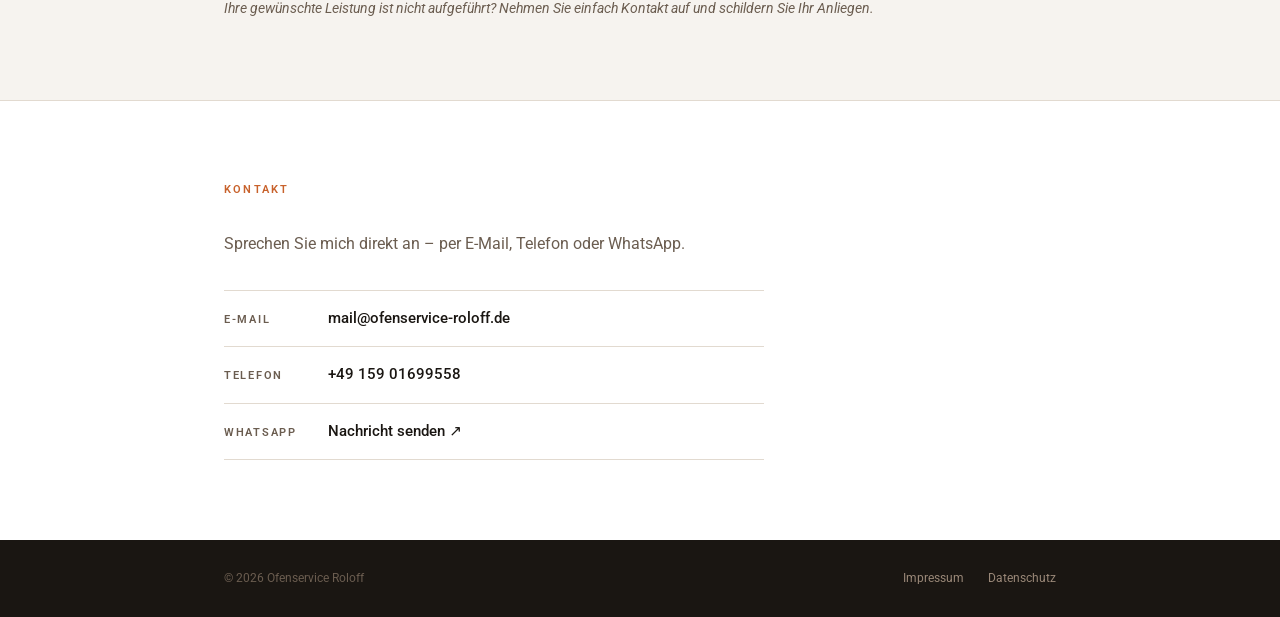
==== commit ef798aa4: "feat: update Open Graph and Twitter card images for improved branding" ====
--- a/index.html
+++ b/index.html
@@ -29,16 +29,16 @@
   <meta property="og:title" content="Ofenservice Roloff – Ofen- und Schornsteinservice in Tangermünde">
   <meta property="og:description" content="Ofenservice Roloff in Tangermünde: Reparaturen, Edelstahl-Schornsteinbau, Reinigungsarbeiten, Anschluss und Montage von Öfen.">
   <meta property="og:locale" content="de_DE">
-  <meta property="og:image" content="https://ofenservice-roloff.de/portrait.webp">
-  <meta property="og:image:type" content="image/webp">
-  <meta property="og:image:width" content="1122">
-  <meta property="og:image:height" content="1402">
-  <meta property="og:image:alt" content="Jan Roloff, Inhaber von Ofenservice Roloff">
-  <meta name="twitter:card" content="summary">
+  <meta property="og:image" content="https://ofenservice-roloff.de/logo-big.jpeg">
+  <meta property="og:image:type" content="image/jpeg">
+  <meta property="og:image:width" content="902">
+  <meta property="og:image:height" content="545">
+  <meta property="og:image:alt" content="Ofenservice Roloff – Logo">
+  <meta name="twitter:card" content="summary_large_image">
   <meta name="twitter:title" content="Ofenservice Roloff – Ofen- und Schornsteinservice in Tangermünde">
   <meta name="twitter:description" content="Reparaturen, Edelstahl-Schornsteinbau, Reinigungsarbeiten, Anschluss und Montage von Öfen in Tangermünde.">
-  <meta name="twitter:image" content="https://ofenservice-roloff.de/portrait.webp">
-  <meta name="twitter:image:alt" content="Jan Roloff, Inhaber von Ofenservice Roloff">
+  <meta name="twitter:image" content="https://ofenservice-roloff.de/logo-big.jpeg">
+  <meta name="twitter:image:alt" content="Ofenservice Roloff – Logo">
 
   <link rel="preload" href="fonts/Roboto-VariableFont_wdth,wght.woff2" as="font" type="font/woff2" crossorigin>
   <link rel="preload" href="portrait.webp" as="image" imagesrcset="portrait-760.webp 760w, portrait.webp 1122w" imagesizes="(max-width: 680px) 100vw, 380px">
--- a/style.css
+++ b/style.css
@@ -67,6 +67,7 @@
   background-color: var(--white);
   border-bottom: 1px solid var(--border);
   padding: 1rem 0;
+  text-align: center;
 }
 
 .logo-link {
@@ -80,14 +81,14 @@
 }
 
 .site-logo {
-  height: 52px;
+  height: 72px;
   width: auto;
 }
 
 /* ── Hero ─────────────────────────────────────────────────── */
 #hero {
   background-color: var(--white);
-  padding: 4rem 0;
+  padding: 1.5rem 0 4rem;
 }
 
 .hero-grid {
